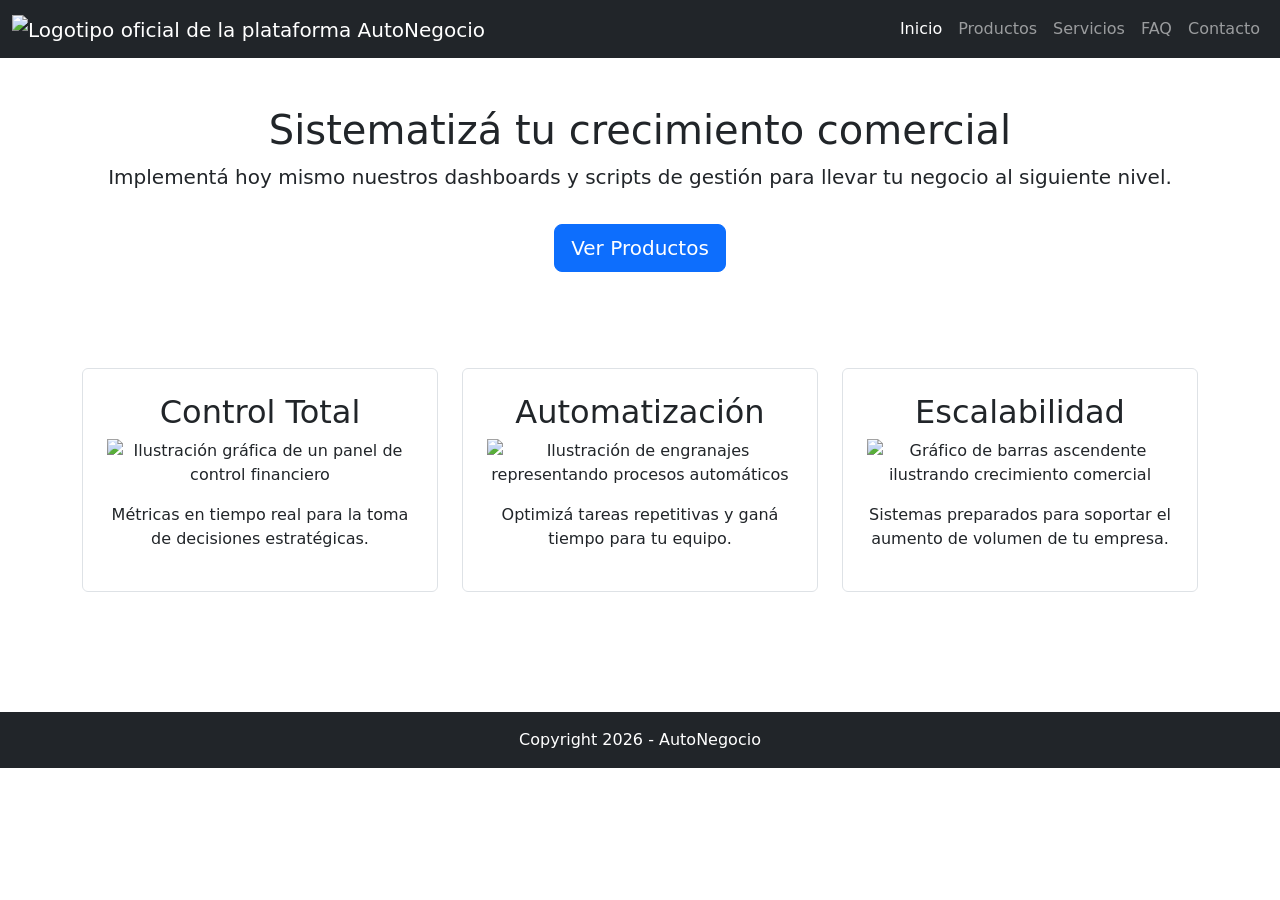
==== index.html @ 69ef99f9 "feat: estructura HTML semantica, metas SEO, Bootstrap y AOS" ====
<!DOCTYPE html>
<html lang="es">
<head>
    <meta charset="UTF-8">
    <meta name="viewport" content="width=device-width, initial-scale=1.0">
    <title>AutoNegocio | Automatización y Escalamiento para Pymes</title>
    <meta name="description" content="Sistematizá el crecimiento de tu empresa con AutoNegocio. Descubrí plantillas, dashboards financieros y herramientas digitales de gestión automatizada.">
    <meta name="keywords" content="automatización de negocios, pymes, plantillas de gestión, dashboards financieros, productos digitales, escalar empresa, AutoNegocio">
    
    <!-- Bootstrap CSS -->
    <link href="https://cdn.jsdelivr.net/npm/bootstrap@5.3.3/dist/css/bootstrap.min.css" rel="stylesheet">
    <!-- Librería de Animación AOS -->
    <link href="https://unpkg.com/aos@2.3.1/dist/aos.css" rel="stylesheet">
    <!-- CSS Propio Compilado -->
    <link rel="stylesheet" href="styles/main.css">
</head>
<body>
    <header>
        <nav class="navbar navbar-expand-lg navbar-dark bg-dark">
            <div class="container-fluid">
                <a class="navbar-brand" href="index.html">
                    <img src="assets/logo-autonegocio.png" alt="Logotipo oficial de la plataforma AutoNegocio" class="logo-header" width="150">
                </a>
                <button class="navbar-toggler" type="button" data-bs-toggle="collapse" data-bs-target="#menuNavegacion" aria-label="Abrir menú de navegación">
                    <span class="navbar-toggler-icon"></span>
                </button>
                <div class="collapse navbar-collapse justify-content-end" id="menuNavegacion">
                    <ul class="navbar-nav">
                        <li class="nav-item"><a class="nav-link active" href="index.html">Inicio</a></li>
                        <li class="nav-item"><a class="nav-link" href="pages/productos.html">Productos</a></li>
                        <li class="nav-item"><a class="nav-link" href="pages/servicios.html">Servicios</a></li>
                        <li class="nav-item"><a class="nav-link" href="pages/faq.html">FAQ</a></li>
                        <li class="nav-item"><a class="nav-link" href="pages/contacto.html">Contacto</a></li>
                    </ul>
                </div>
            </div>
        </nav>
    </header>

    <main>
        <section class="hero-section" data-aos="fade-up" data-aos-duration="1000">
            <div class="container text-center py-5">
                <h1>Sistematizá tu crecimiento comercial</h1>
                <p class="lead">Implementá hoy mismo nuestros dashboards y scripts de gestión para llevar tu negocio al siguiente nivel.</p>
                <a href="pages/productos.html" class="btn btn-primary btn-lg mt-3">Ver Productos</a>
            </div>
        </section>
        
        <section class="features-section container py-5" data-aos="fade-in" data-aos-duration="1200">
            <div class="row text-center">
                <article class="col-md-4 mb-4">
                    <div class="feature-card p-4 border rounded">
                        <h2>Control Total</h2>
                        <img src="assets/icono-dashboard.png" alt="Ilustración gráfica de un panel de control financiero" class="img-fluid mb-3" width="80">
                        <p>Métricas en tiempo real para la toma de decisiones estratégicas.</p>
                    </div>
                </article>
                <article class="col-md-4 mb-4">
                    <div class="feature-card p-4 border rounded">
                        <h2>Automatización</h2>
                        <img src="assets/icono-automatizacion.png" alt="Ilustración de engranajes representando procesos automáticos" class="img-fluid mb-3" width="80">
                        <p>Optimizá tareas repetitivas y ganá tiempo para tu equipo.</p>
                    </div>
                </article>
                <article class="col-md-4 mb-4">
                    <div class="feature-card p-4 border rounded">
                        <h2>Escalabilidad</h2>
                        <img src="assets/icono-crecimiento.png" alt="Gráfico de barras ascendente ilustrando crecimiento comercial" class="img-fluid mb-3" width="80">
                        <p>Sistemas preparados para soportar el aumento de volumen de tu empresa.</p>
                    </div>
                </article>
            </div>
        </section>
    </main>

    <footer class="bg-dark text-white text-center py-3 mt-5">
        <p class="mb-0">Copyright 2026 - AutoNegocio</p>
    </footer>

    <!-- Bootstrap JS -->
    <script src="https://cdn.jsdelivr.net/npm/bootstrap@5.3.3/dist/js/bootstrap.bundle.min.js"></script>
    <!-- AOS JS -->
    <script src="https://unpkg.com/aos@2.3.1/dist/aos.js"></script>
    <script>AOS.init();</script>
</body>
</html>
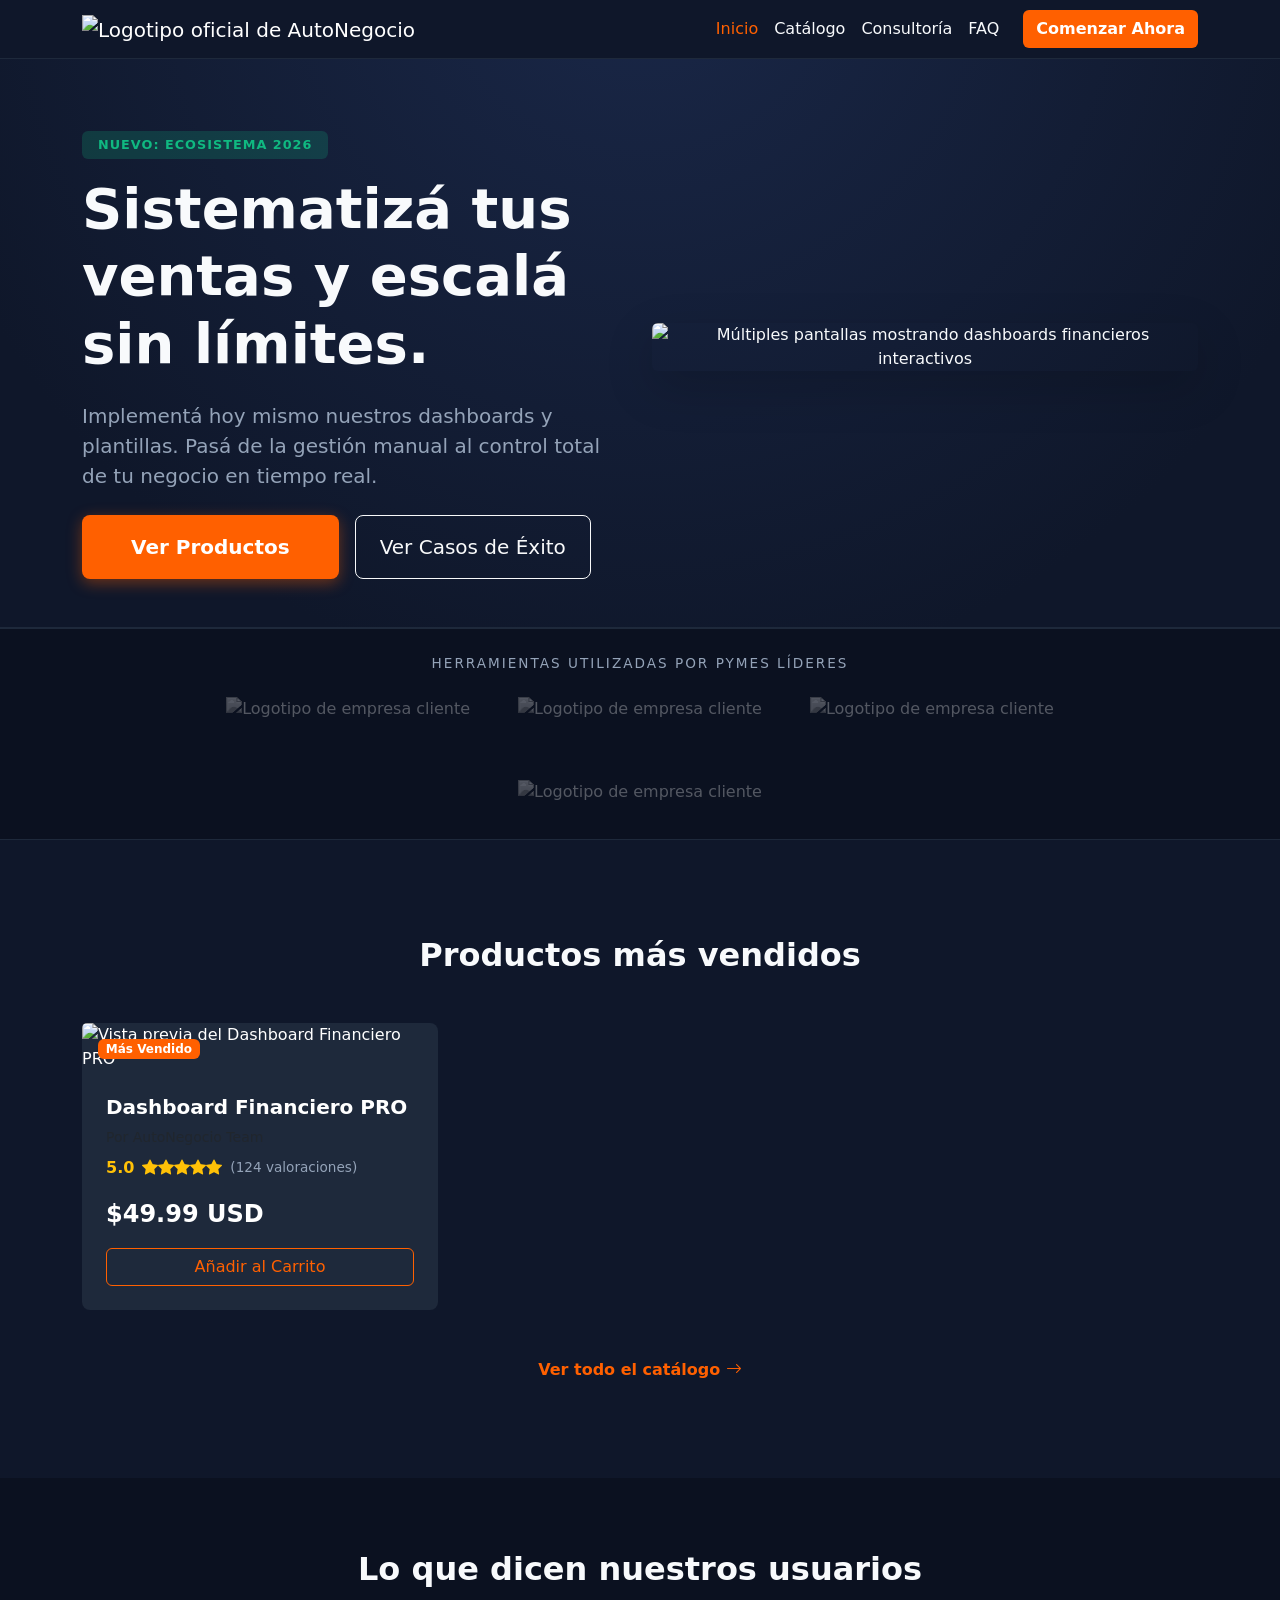
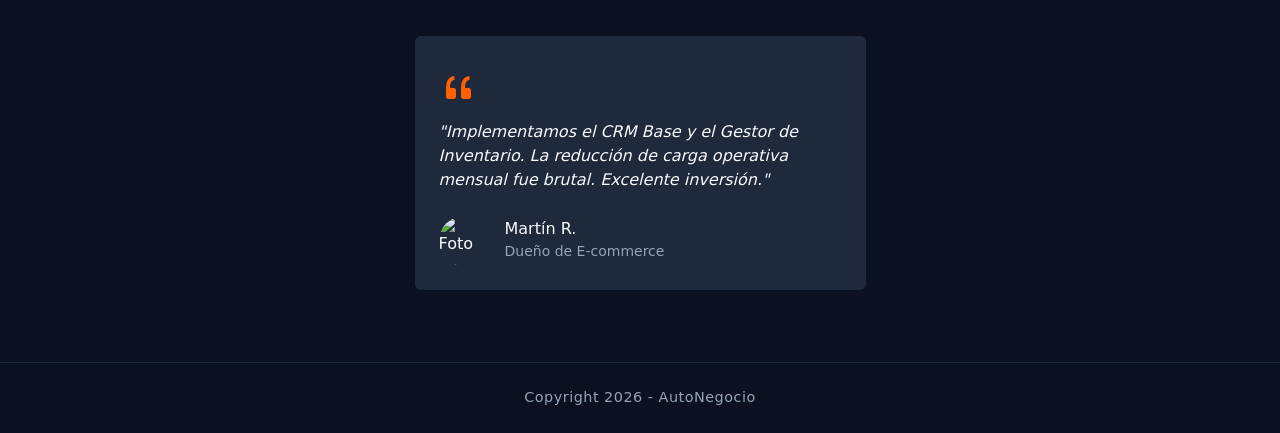
==== commit e4e6ec52: "refactor: rediseño completo UI/UX orientado a conversion y modo oscuro" ====
--- a/index.html
+++ b/index.html
@@ -3,34 +3,35 @@
 <head>
     <meta charset="UTF-8">
     <meta name="viewport" content="width=device-width, initial-scale=1.0">
-    <title>AutoNegocio | Automatización y Escalamiento para Pymes</title>
-    <meta name="description" content="Sistematizá el crecimiento de tu empresa con AutoNegocio. Descubrí plantillas, dashboards financieros y herramientas digitales de gestión automatizada.">
-    <meta name="keywords" content="automatización de negocios, pymes, plantillas de gestión, dashboards financieros, productos digitales, escalar empresa, AutoNegocio">
+    <title>AutoNegocio | Productos Digitales para Escalar tu Pyme</title>
+    <meta name="description" content="Descubrí plantillas de gestión, dashboards financieros y scripts de automatización. Impulsá las ventas de tu empresa hoy mismo.">
+    <meta name="keywords" content="productos digitales, dashboards financieros, plantillas excel, automatización pymes, AutoNegocio">
     
-    <!-- Bootstrap CSS -->
     <link href="https://cdn.jsdelivr.net/npm/bootstrap@5.3.3/dist/css/bootstrap.min.css" rel="stylesheet">
-    <!-- Librería de Animación AOS -->
     <link href="https://unpkg.com/aos@2.3.1/dist/aos.css" rel="stylesheet">
-    <!-- CSS Propio Compilado -->
     <link rel="stylesheet" href="styles/main.css">
+    <!-- Iconos de Bootstrap para las estrellitas de reviews -->
+    <link rel="stylesheet" href="https://cdn.jsdelivr.net/npm/bootstrap-icons@1.11.3/font/bootstrap-icons.min.css">
 </head>
-<body>
+<body style="background-color: #0f172a; color: #f8fafc;">
     <header>
-        <nav class="navbar navbar-expand-lg navbar-dark bg-dark">
-            <div class="container-fluid">
+        <nav class="navbar navbar-expand-lg navbar-dark" style="background-color: #0f172a; border-bottom: 1px solid #1e293b;">
+            <div class="container">
                 <a class="navbar-brand" href="index.html">
-                    <img src="assets/logo-autonegocio.png" alt="Logotipo oficial de la plataforma AutoNegocio" class="logo-header" width="150">
+                    <img src="assets/logo-autonegocio-white.png" alt="Logotipo oficial de AutoNegocio" width="160">
                 </a>
                 <button class="navbar-toggler" type="button" data-bs-toggle="collapse" data-bs-target="#menuNavegacion" aria-label="Abrir menú de navegación">
                     <span class="navbar-toggler-icon"></span>
                 </button>
                 <div class="collapse navbar-collapse justify-content-end" id="menuNavegacion">
-                    <ul class="navbar-nav">
+                    <ul class="navbar-nav align-items-center">
                         <li class="nav-item"><a class="nav-link active" href="index.html">Inicio</a></li>
-                        <li class="nav-item"><a class="nav-link" href="pages/productos.html">Productos</a></li>
-                        <li class="nav-item"><a class="nav-link" href="pages/servicios.html">Servicios</a></li>
+                        <li class="nav-item"><a class="nav-link" href="pages/productos.html">Catálogo</a></li>
+                        <li class="nav-item"><a class="nav-link" href="pages/servicios.html">Consultoría</a></li>
                         <li class="nav-item"><a class="nav-link" href="pages/faq.html">FAQ</a></li>
-                        <li class="nav-item"><a class="nav-link" href="pages/contacto.html">Contacto</a></li>
+                        <li class="nav-item ms-lg-3 mt-3 mt-lg-0">
+                            <a class="btn w-100" href="pages/contacto.html" style="background-color: #ff6000; color: white; font-weight: 600;">Comenzar Ahora</a>
+                        </li>
                     </ul>
                 </div>
             </div>
@@ -38,48 +39,103 @@
     </header>
 
     <main>
-        <section class="hero-section" data-aos="fade-up" data-aos-duration="1000">
-            <div class="container text-center py-5">
-                <h1>Sistematizá tu crecimiento comercial</h1>
-                <p class="lead">Implementá hoy mismo nuestros dashboards y scripts de gestión para llevar tu negocio al siguiente nivel.</p>
-                <a href="pages/productos.html" class="btn btn-primary btn-lg mt-3">Ver Productos</a>
+        <!-- HERO SECTION: Orientado a conversión -->
+        <section class="hero-section py-5" data-aos="fade-up" data-aos-duration="1000">
+            <div class="container">
+                <div class="row align-items-center min-vh-75 mt-4">
+                    <article class="col-lg-6 text-center text-lg-start mb-5 mb-lg-0">
+                        <span class="badge mb-3 px-3 py-2" style="background-color: rgba(16, 185, 129, 0.2); color: #10b981; font-weight: 600;">NUEVO: Ecosistema 2026</span>
+                        <h1 class="display-4 fw-bold mb-4">Sistematizá tus ventas y escalá sin límites.</h1>
+                        <p class="lead mb-4" style="color: #94a3b8;">Implementá hoy mismo nuestros dashboards y plantillas. Pasá de la gestión manual al control total de tu negocio en tiempo real.</p>
+                        <div class="d-flex flex-column flex-sm-row gap-3 justify-content-center justify-content-lg-start">
+                            <a href="pages/productos.html" class="btn btn-lg px-5 py-3" style="background-color: #ff6000; color: white; font-weight: bold; box-shadow: 0 4px 15px rgba(255, 96, 0, 0.4);">Ver Productos</a>
+                            <a href="#testimonios" class="btn btn-outline-light btn-lg px-4 py-3">Ver Casos de Éxito</a>
+                        </div>
+                    </article>
+                    <figure class="col-lg-6 text-center">
+                        <img src="assets/hero-mockup-dashboards.png" alt="Múltiples pantallas mostrando dashboards financieros interactivos" class="img-fluid rounded shadow-lg" data-aos="zoom-in" data-aos-delay="200">
+                    </figure>
+                </div>
+            </div>
+        </section>
+
+        <!-- PRUEBA SOCIAL: Marcas de confianza -->
+        <section class="trust-section py-4 border-top border-bottom" style="border-color: #1e293b !important; background-color: #0b1120;">
+            <div class="container text-center">
+                <p class="text-uppercase mb-4" style="font-size: 0.85rem; color: #94a3b8; letter-spacing: 2px;">Herramientas utilizadas por pymes líderes</p>
+                <div class="d-flex flex-wrap justify-content-center gap-4 gap-md-5 opacity-50">
+                    <img src="assets/brand-1-logo.png" alt="Logotipo de empresa cliente" height="35">
+                    <img src="assets/brand-2-logo.png" alt="Logotipo de empresa cliente" height="35">
+                    <img src="assets/brand-3-logo.png" alt="Logotipo de empresa cliente" height="35">
+                    <img src="assets/brand-4-logo.png" alt="Logotipo de empresa cliente" height="35">
+                </div>
             </div>
         </section>
         
-        <section class="features-section container py-5" data-aos="fade-in" data-aos-duration="1200">
-            <div class="row text-center">
-                <article class="col-md-4 mb-4">
-                    <div class="feature-card p-4 border rounded">
-                        <h2>Control Total</h2>
-                        <img src="assets/icono-dashboard.png" alt="Ilustración gráfica de un panel de control financiero" class="img-fluid mb-3" width="80">
-                        <p>Métricas en tiempo real para la toma de decisiones estratégicas.</p>
-                    </div>
-                </article>
-                <article class="col-md-4 mb-4">
-                    <div class="feature-card p-4 border rounded">
-                        <h2>Automatización</h2>
-                        <img src="assets/icono-automatizacion.png" alt="Ilustración de engranajes representando procesos automáticos" class="img-fluid mb-3" width="80">
-                        <p>Optimizá tareas repetitivas y ganá tiempo para tu equipo.</p>
-                    </div>
-                </article>
-                <article class="col-md-4 mb-4">
-                    <div class="feature-card p-4 border rounded">
-                        <h2>Escalabilidad</h2>
-                        <img src="assets/icono-crecimiento.png" alt="Gráfico de barras ascendente ilustrando crecimiento comercial" class="img-fluid mb-3" width="80">
-                        <p>Sistemas preparados para soportar el aumento de volumen de tu empresa.</p>
-                    </div>
-                </article>
+        <!-- PRODUCTOS DESTACADOS: Estilo Tarjetas Udemy -->
+        <section class="features-section py-5 my-5" data-aos="fade-in" data-aos-duration="1200">
+            <div class="container">
+                <h2 class="text-center fw-bold mb-5">Productos más vendidos</h2>
+                <div class="row g-4">
+                    <article class="col-md-4">
+                        <div class="card h-100 border-0" style="background-color: #1e293b; color: white; transition: transform 0.3s; cursor: pointer;">
+                            <div class="position-relative">
+                                <span class="badge position-absolute top-0 start-0 m-3" style="background-color: #ff6000;">Más Vendido</span>
+                                <img src="assets/thumb-financiero.jpg" class="card-img-top" alt="Vista previa del Dashboard Financiero PRO">
+                            </div>
+                            <div class="card-body">
+                                <h3 class="card-title h5 fw-bold">Dashboard Financiero PRO</h3>
+                                <p class="small text-muted mb-2">Por AutoNegocio Team</p>
+                                <div class="d-flex align-items-center mb-3">
+                                    <span class="text-warning me-2 fw-bold">5.0</span>
+                                    <i class="bi bi-star-fill text-warning"></i>
+                                    <i class="bi bi-star-fill text-warning"></i>
+                                    <i class="bi bi-star-fill text-warning"></i>
+                                    <i class="bi bi-star-fill text-warning"></i>
+                                    <i class="bi bi-star-fill text-warning"></i>
+                                    <span class="ms-2" style="color: #94a3b8; font-size: 0.85rem;">(124 valoraciones)</span>
+                                </div>
+                                <div class="fs-4 fw-bold mb-3">$49.99 USD</div>
+                                <a href="pages/contacto.html" class="btn w-100" style="border: 1px solid #ff6000; color: #ff6000;">Añadir al Carrito</a>
+                            </div>
+                        </div>
+                    </article>
+                    <!-- Puedes replicar esta tarjeta para los otros 2 productos -->
+                </div>
+                <div class="text-center mt-5">
+                    <a href="pages/productos.html" class="text-decoration-none fw-bold" style="color: #ff6000;">Ver todo el catálogo <i class="bi bi-arrow-right"></i></a>
+                </div>
+            </div>
+        </section>
+
+        <!-- TESTIMONIOS -->
+        <section id="testimonios" class="py-5" style="background-color: #0b1120;">
+            <div class="container py-4">
+                <h2 class="text-center fw-bold mb-5">Lo que dicen nuestros usuarios</h2>
+                <div class="row g-4 justify-content-center">
+                    <article class="col-md-5" data-aos="fade-right">
+                        <div class="p-4 rounded" style="background-color: #1e293b;">
+                            <i class="bi bi-quote fs-1" style="color: #ff6000;"></i>
+                            <p class="fst-italic">"Implementamos el CRM Base y el Gestor de Inventario. La reducción de carga operativa mensual fue brutal. Excelente inversión."</p>
+                            <div class="d-flex align-items-center mt-4">
+                                <img src="assets/avatar-1.jpg" alt="Foto de perfil del cliente" class="rounded-circle me-3" width="50" height="50" style="object-fit: cover;">
+                                <div>
+                                    <h4 class="h6 mb-0">Martín R.</h4>
+                                    <span class="small" style="color: #94a3b8;">Dueño de E-commerce</span>
+                                </div>
+                            </div>
+                        </div>
+                    </article>
+                </div>
             </div>
         </section>
     </main>
 
-    <footer class="bg-dark text-white text-center py-3 mt-5">
-        <p class="mb-0">Copyright 2026 - AutoNegocio</p>
+    <footer class="text-center py-4" style="background-color: #0b1120; border-top: 1px solid #1e293b;">
+        <p class="mb-0" style="color: #94a3b8;">Copyright 2026 - AutoNegocio</p>
     </footer>
 
-    <!-- Bootstrap JS -->
     <script src="https://cdn.jsdelivr.net/npm/bootstrap@5.3.3/dist/js/bootstrap.bundle.min.js"></script>
-    <!-- AOS JS -->
     <script src="https://unpkg.com/aos@2.3.1/dist/aos.js"></script>
     <script>AOS.init();</script>
 </body>
--- a/styles/main.css
+++ b/styles/main.css
@@ -0,0 +1,81 @@
+@charset "UTF-8";
+body {
+  background-color: #0f172a;
+  color: #f8fafc;
+  font-family: system-ui, -apple-system, sans-serif;
+  margin: 0;
+  padding: 0;
+}
+
+/* Animación Nativa (Requisito Rúbrica) */
+@keyframes latido-suave {
+  0% {
+    transform: scale(1);
+  }
+  50% {
+    transform: scale(1.02);
+  }
+  100% {
+    transform: scale(1);
+  }
+}
+.hero-section {
+  background: radial-gradient(circle at 50% -20%, rgb(25.7368421053, 39.4631578947, 72.0631578947), #0f172a 80%);
+  border-bottom: 1px solid #1e293b;
+}
+.hero-section .badge {
+  letter-spacing: 1px;
+  text-transform: uppercase;
+  font-size: 0.8rem;
+}
+
+.trust-section img {
+  filter: grayscale(100%) opacity(60%);
+  transition: 0.3s ease-in-out;
+}
+.trust-section img:hover {
+  filter: grayscale(0%) opacity(100%);
+}
+
+footer {
+  background-color: #0b1120;
+  border-top: 1px solid #1e293b;
+}
+footer p {
+  font-size: 0.9rem;
+  color: #94a3b8;
+  letter-spacing: 0.5px;
+}
+
+.navbar {
+  background-color: #0f172a !important;
+  border-bottom: 1px solid #1e293b;
+}
+.navbar .navbar-brand img {
+  animation: latido-suave 4s ease-in-out infinite;
+}
+.navbar .nav-link {
+  color: #f8fafc !important;
+  font-weight: 500;
+  transition: color 0.3s ease-in-out;
+}
+.navbar .nav-link:hover, .navbar .nav-link.active {
+  color: #ff6000 !important;
+}
+
+.feature-card, .card {
+  background-color: #1e293b;
+  border-radius: 8px;
+  transition: transform 0.3s ease-in-out, box-shadow 0.3s ease-in-out;
+}
+
+.feature-card, .card {
+  border: 1px solid rgba(255, 255, 255, 0.05);
+}
+.feature-card:hover, .card:hover {
+  transform: translateY(-5px);
+  box-shadow: 0 4px 20px rgba(255, 96, 0, 0.3);
+}
+.feature-card .card-body, .card .card-body {
+  padding: 1.5rem;
+}/*# sourceMappingURL=main.css.map */
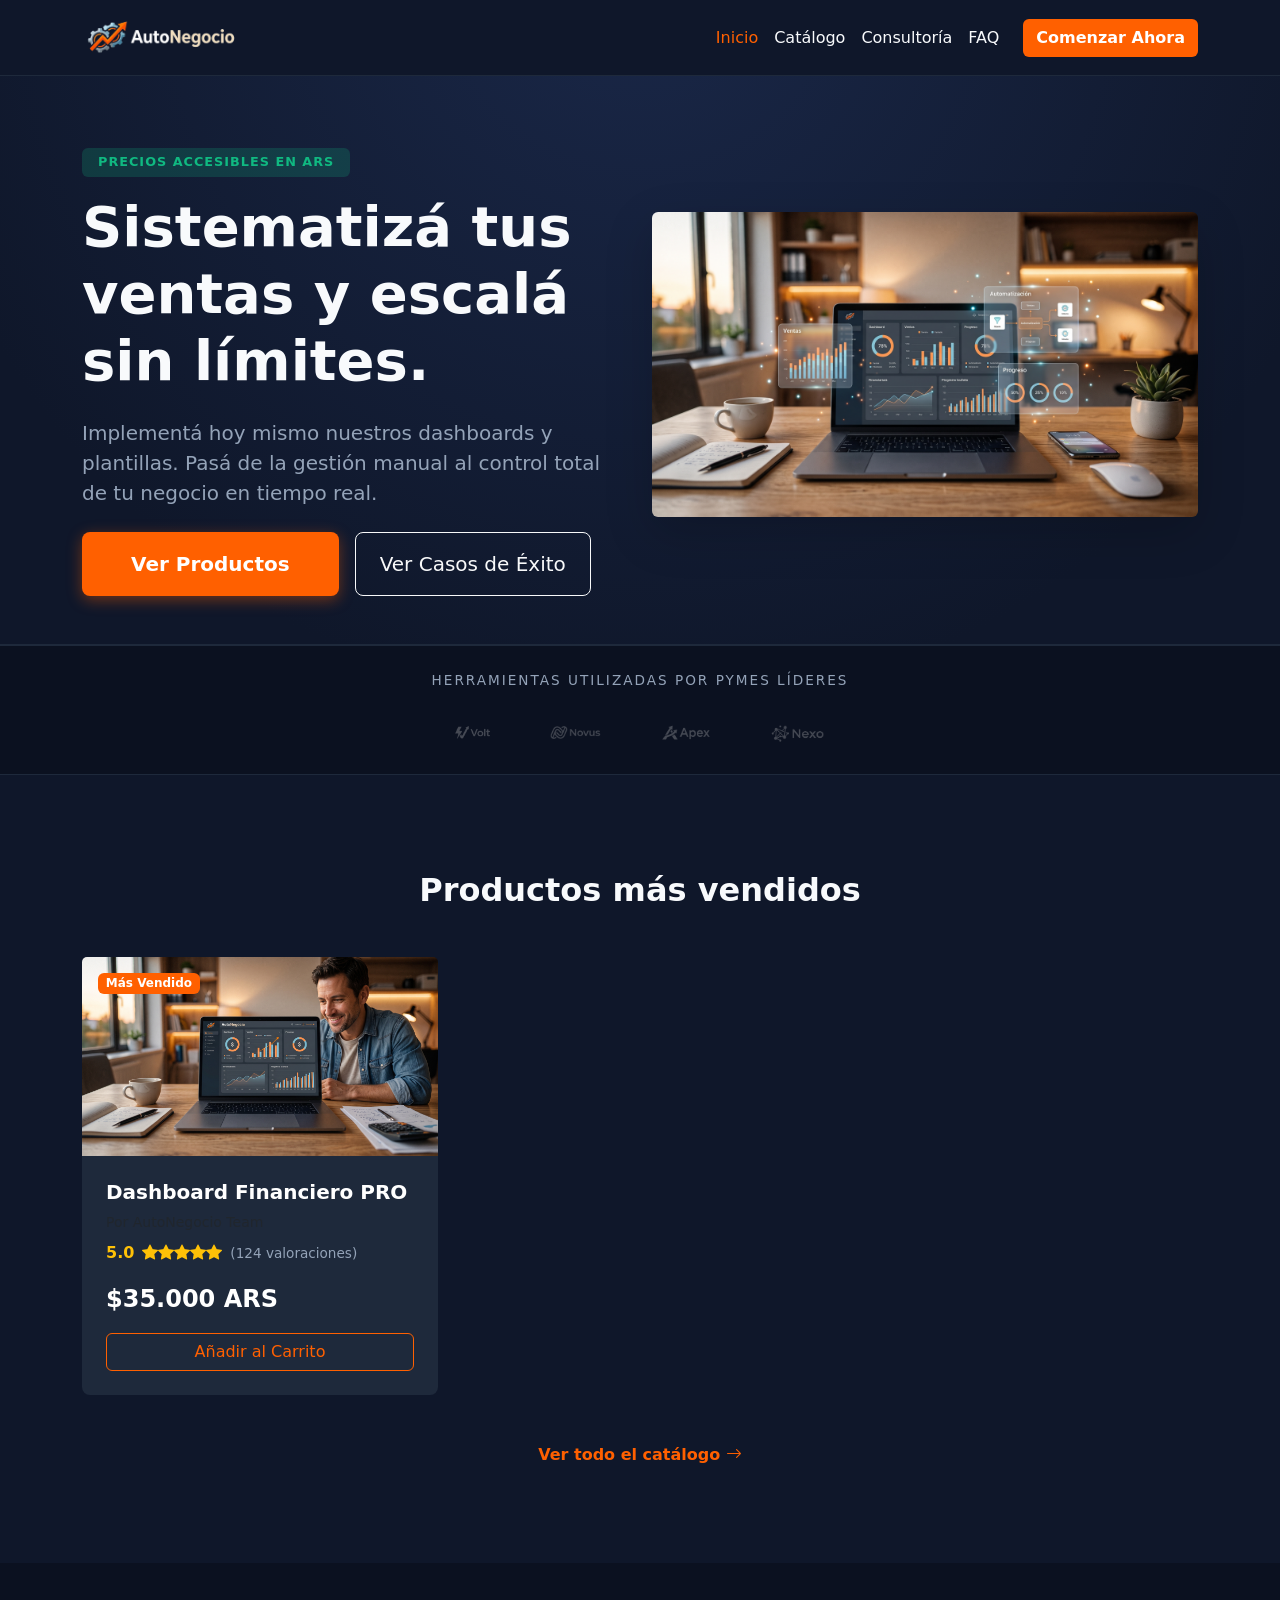
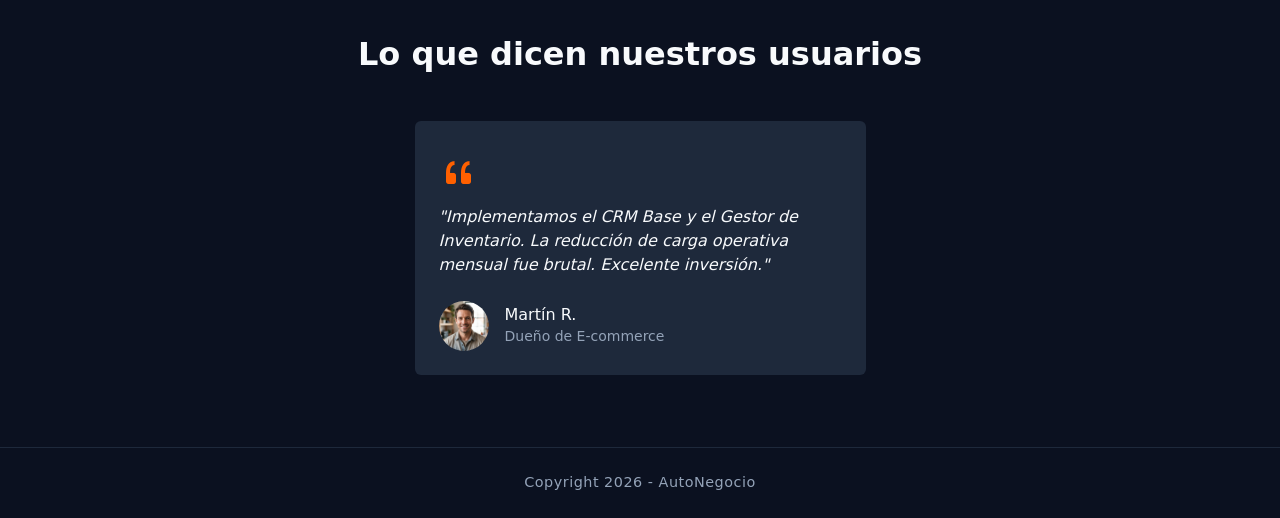
==== commit 5b690c1e: "fix: actualizo precios a pesos ARS, badge principal y seccion FAQ" ====
--- a/index.html
+++ b/index.html
@@ -44,7 +44,7 @@
             <div class="container">
                 <div class="row align-items-center min-vh-75 mt-4">
                     <article class="col-lg-6 text-center text-lg-start mb-5 mb-lg-0">
-                        <span class="badge mb-3 px-3 py-2" style="background-color: rgba(16, 185, 129, 0.2); color: #10b981; font-weight: 600;">NUEVO: Ecosistema 2026</span>
+                       <span class="badge mb-3 px-3 py-2" style="background-color: rgba(16, 185, 129, 0.2); color: #10b981; font-weight: 600;">PRECIOS ACCESIBLES EN ARS</span>
                         <h1 class="display-4 fw-bold mb-4">Sistematizá tus ventas y escalá sin límites.</h1>
                         <p class="lead mb-4" style="color: #94a3b8;">Implementá hoy mismo nuestros dashboards y plantillas. Pasá de la gestión manual al control total de tu negocio en tiempo real.</p>
                         <div class="d-flex flex-column flex-sm-row gap-3 justify-content-center justify-content-lg-start">
@@ -95,7 +95,7 @@
                                     <i class="bi bi-star-fill text-warning"></i>
                                     <span class="ms-2" style="color: #94a3b8; font-size: 0.85rem;">(124 valoraciones)</span>
                                 </div>
-                                <div class="fs-4 fw-bold mb-3">$49.99 USD</div>
+                                <div class="fs-4 fw-bold mb-3">$35.000 ARS</div>
                                 <a href="pages/contacto.html" class="btn w-100" style="border: 1px solid #ff6000; color: #ff6000;">Añadir al Carrito</a>
                             </div>
                         </div>
